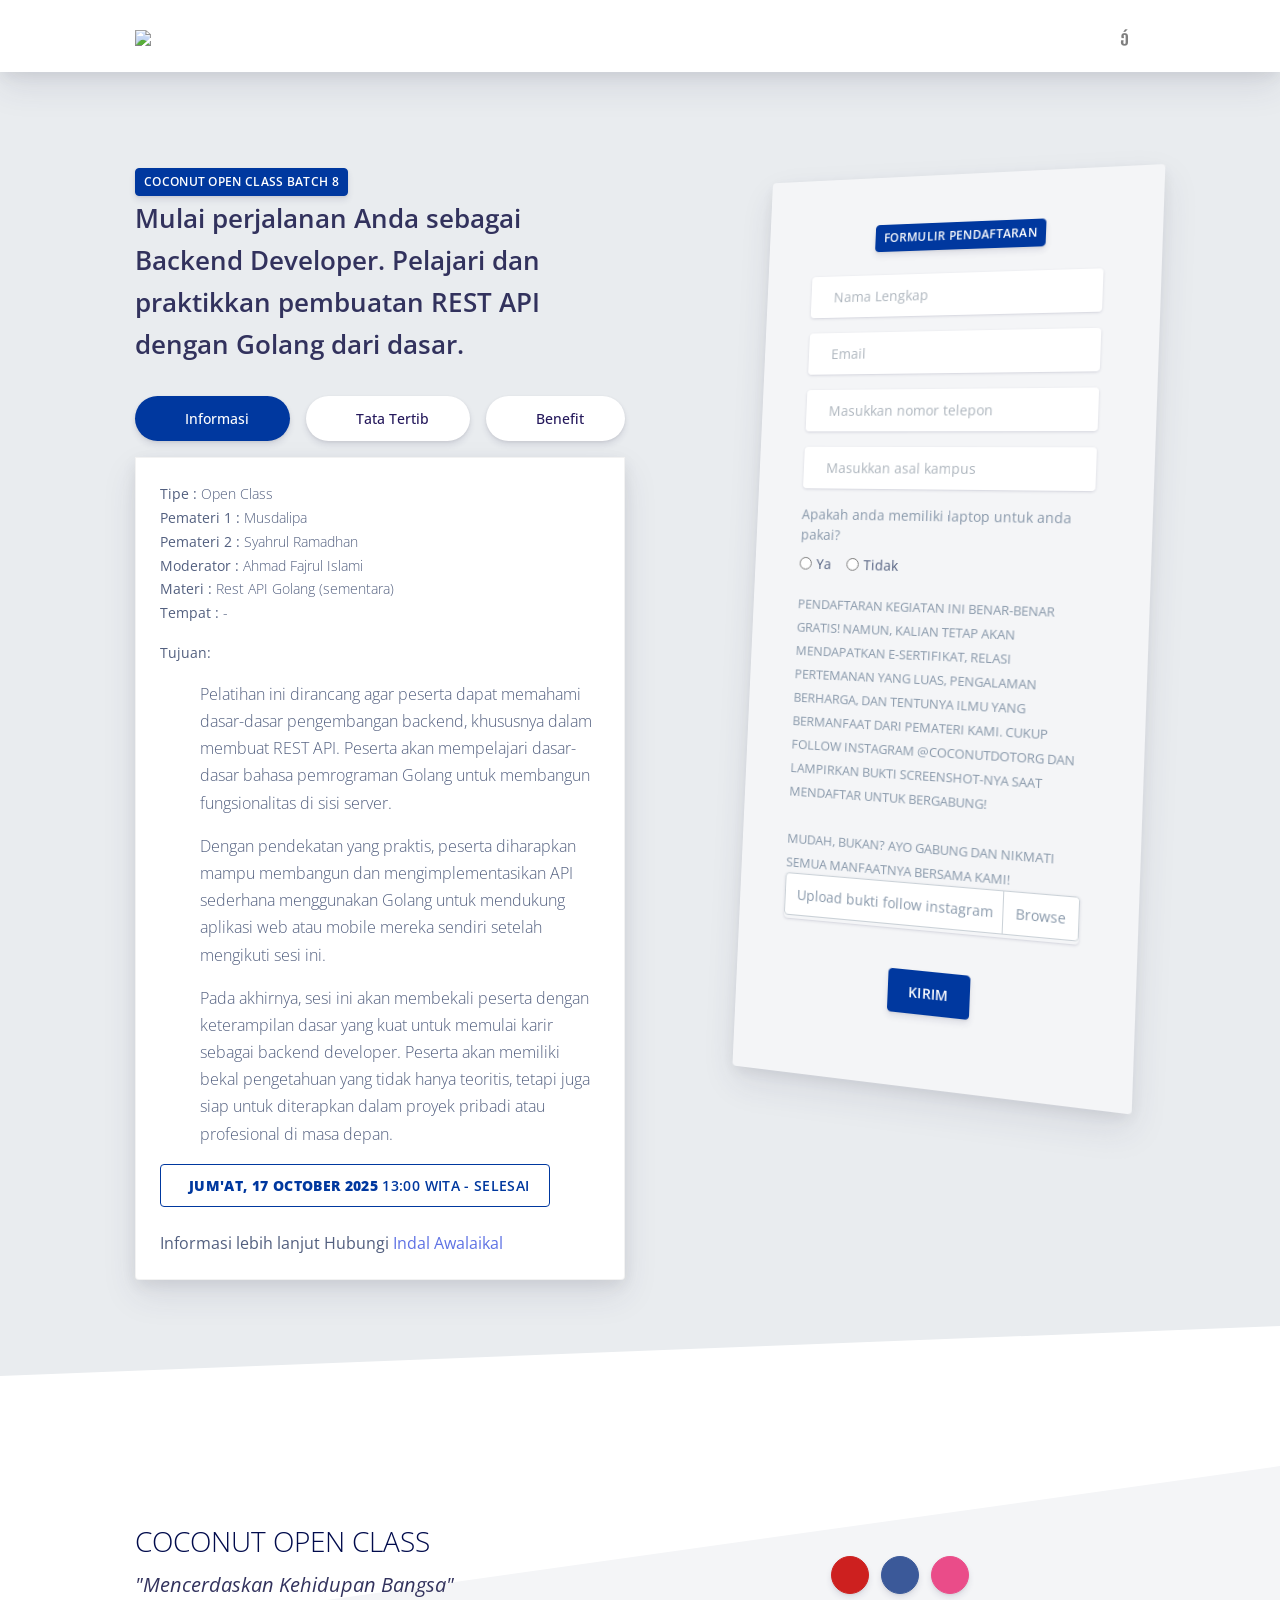
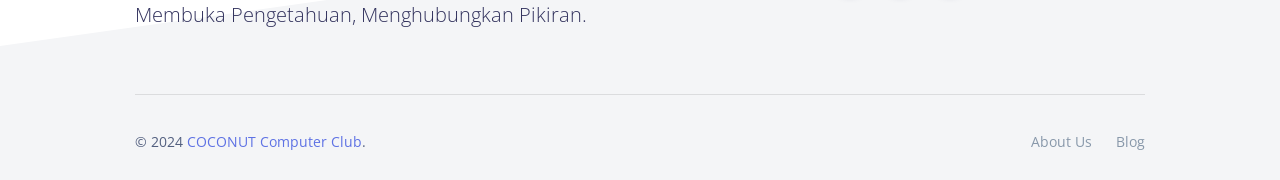
==== formulir.html @ 734d373d "update coc8" ====
<!DOCTYPE html>
<html lang="en">

<head>
    <meta charset="UTF-8">
    <link rel="apple-touch-icon" sizes="76x76" href="./assets/img/apple-icon.png">
    <link rel="icon" type="image/png" href="./assets/img/favicon.png">
    <meta name="viewport" content="width=device-width, initial-scale=1.0">
    <title>COCONUT OPEN CLASS</title>
    <!-- Fonts and icons -->
    <link href="https://fonts.googleapis.com/css?family=Open+Sans:300,400,600,700" rel="stylesheet">
    <link href="https://use.fontawesome.com/releases/v5.0.6/css/all.css" rel="stylesheet">
    <!-- Nucleo Icons -->
    <link href="./assets/css/nucleo-icons.css" rel="stylesheet" />
    <link href="./assets/css/nucleo-svg.css" rel="stylesheet" />
    <!-- Font Awesome Icons -->
    <link href="./assets/css/font-awesome.css" rel="stylesheet" />
    <link href="./assets/css/nucleo-svg.css" rel="stylesheet" />
    <!-- CSS Files -->
    <link href="./assets/css/argon-design-system.css?v=1.2.2" rel="stylesheet" />
    <!-- Internal CSS for Animations -->
    <style>
        @keyframes heroFadeSlide {
            from {
                opacity: 0;
                transform: translateY(15px);
            }
            to {
                opacity: 1;
                transform: translateY(0);
            }
        }
        .animate-hero-title {
            animation: heroFadeSlide 1s ease-out;
        }
        .animate-hero-button {
            animation: heroFadeSlide 1s ease-out 0.2s backwards;
        }
        .animate-hero-tabs {
            animation: heroFadeSlide 1s ease-out 0.4s backwards;
        }
        .animate-hero-content {
            animation: heroFadeSlide 1s ease-out 0.6s backwards;
        }
        @keyframes cardFadeIn {
            from {
                opacity: 0;
                transform: scale(0.95);
            }
            to {
                opacity: 1;
                transform: scale(1);
            }
        }
        .animate-form-card {
            animation: cardFadeIn 0.6s ease-out 0.8s backwards;
        }
    </style>
</head>

<body class="index-page">
    <!-- Navbar -->
    <nav id="navbar-main" class="navbar navbar-main navbar-expand-lg bg-white navbar-light position-sticky top-0 shadow py-2">
        <div class="container">
            <a class="navbar-brand mr-lg-5" href="./index.html">
                <img src="./assets/img/logococonut.png">
            </a>
            <button class="navbar-toggler" type="button" data-toggle="collapse" data-target="#navbar_global"
                aria-controls="navbar_global" aria-expanded="false" aria-label="Toggle navigation">
                <span class="navbar-toggler-icon"></span>
            </button>
            <div class="navbar-collapse collapse" id="navbar_global">
                <div class="navbar-collapse-header">
                    <div class="row">
                        <div class="col-6 collapse-brand">
                            <a href="./index.html">
                                <img src="./assets/img/logococonut.png">
                            </a>
                        </div>
                    </div>
                </div>
                <ul class="navbar-nav align-items-lg-center ml-lg-auto">
                    <li class="nav-item">
                        <a class="nav-link nav-link-icon" href="https://www.facebook.com/coconutcomputer"
                            data-toggle="tooltip" title="Like us on Facebook">
                            <i class="fa fa-facebook-square"></i>
                            <span class="nav-link-inner--text d-lg-none">Facebook</span>
                        </a>
                    </li>
                    <li class="nav-item">
                        <a class="nav-link nav-link-icon" href="https://www.instagram.com/coconutdotorg"
                            data-toggle="tooltip" title="Follow us on Instagram">
                            <i class="fa fa-instagram"></i>
                            <span class="nav-link-inner--text d-lg-none">Instagram</span>
                        </a>
                    </li>
                    <li class="nav-item">
                        <a class="nav-link nav-link-icon" href="https://youtube.com/@coconutcomputerclub3982"
                            data-toggle="tooltip" title="Follow us on youtube">
                            <i class="fa fa-youtube-square"></i>
                            <span class="nav-link-inner--text d-lg-none">youtube</span>
                        </a>
                    </li>
                </ul>
            </div>
        </div>
    </nav>
    <!-- End Navbar -->
    <section class="section section-lg section-shaped">
        <div class="shape shape-style-1 shape-default"></div>
        <div class="container py-md">
            <div class="row row-grid justify-content-between align-items-center">
                <div class="col-lg-6">
                    <!-- Tabs with icons -->
                    <div class="mb-3">
                        <button type="button" class="btn btn-sm btn-success btn-tooltip animate-hero-button" data-toggle="tooltip"
                            data-placement="top" title="" data-container="body" data-animation="true"
                            data-original-title="Pendaftaran Berakhir pada Sabtu, 3 February 2024">COCONUT OPEN CLASS
                            BATCH 8</button>
                        <h3 class=" text-white"><span class="text-white display-4">Mulai perjalanan Anda sebagai Backend Developer. Pelajari dan praktikkan pembuatan REST API dengan Golang dari dasar.</span></h3>
                    </div>
                    <div class="nav-wrapper animate-hero-tabs">
                        <ul class="nav nav-pills nav-fill flex-column flex-md-row" id="tabs-icons-text" role="tablist">
                            <li class="nav-item">
                                <a class="nav-link mb-sm-3 mb-md-0 active" id="tabs-icons-text-1-tab" data-toggle="tab"
                                    href="#tabs-icons-text-1" role="tab" aria-controls="tabs-icons-text-1"
                                    aria-selected="true"><i class="ni ni-align-left-2 mr-2"></i> Informasi</a>
                            </li>
                            <li class="nav-item">
                                <a class="nav-link mb-sm-3 mb-md-0" id="tabs-icons-text-2-tab" data-toggle="tab"
                                    href="#tabs-icons-text-2" role="tab" aria-controls="tabs-icons-text-2"
                                    aria-selected="false"><i class="ni ni-align-left-2 mr-2"></i>Tata Tertib</a>
                            </li>
                            <li class="nav-item">
                                <a class="nav-link mb-sm-3 mb-md-0" id="tabs-icons-text-3-tab" data-toggle="tab"
                                    href="#tabs-icons-text-3" role="tab" aria-controls="tabs-icons-text-3"
                                    aria-selected="false"><i class="ni ni-bag-17 mr-2"></i>Benefit</a>
                            </li>
                        </ul>
                    </div>
                    <div class="card shadow animate-hero-content">
                        <div class="card-body">
                            <div class="tab-content" id="myTabContent">
                                <div class="tab-pane fade show active" id="tabs-icons-text-1" role="tabpanel"
                                    aria-labelledby="tabs-icons-text-1-tab">
                                    <p class="description"><b>Tipe :</b> Open Class<br>
                                        <b>Pemateri 1 :</b> Musdalipa<br>
                                        <b>Pemateri 2 :</b> Syahrul Ramadhan<br>
                                        <b>Moderator :</b> Ahmad Fajrul Islami<br>
                                        <b>Materi :</b>  Rest API Golang (sementara)<br>
                                        <b>Tempat :</b>  - <br>
                                    </p>
                                    <p class="description"><b>Tujuan:</b>
                                        <ol>
                                          <p>
                                            Pelatihan ini dirancang agar peserta dapat memahami dasar-dasar pengembangan backend, khususnya dalam membuat REST API. Peserta akan mempelajari dasar-dasar bahasa pemrograman Golang untuk membangun fungsionalitas di sisi server.

                                          </p>
                                          <p>
                                           Dengan pendekatan yang praktis, peserta diharapkan mampu membangun dan mengimplementasikan API sederhana menggunakan Golang untuk mendukung aplikasi web atau mobile mereka sendiri setelah mengikuti sesi ini.

                                          </p>
                                          <p>
                                            Pada akhirnya, sesi ini akan membekali peserta dengan keterampilan dasar yang kuat untuk memulai karir sebagai backend developer. Peserta akan memiliki bekal pengetahuan yang tidak hanya teoritis, tetapi juga siap untuk diterapkan dalam proyek pribadi atau profesional di masa depan.

                                          </p>
                                        </ol>
                                    </p>
                                    <button type="button" class="btn btn-outline-default"><i
                                            class="ni ni-calendar-grid-58 mr-2"></i> <b>Jum'at,
                                            17 October 2025</b> 13:00 WITA - Selesai</button>
                                    <br><br>
                                    <span>Informasi lebih lanjut Hubungi <a
                                            href="https://api.whatsapp.com/send/?phone=6285757106358&text=assalamualaikum&type=phone_number&app_absent=0">Indal Awalaikal</a></span>
                                </div>
                                <div class="tab-pane fade" id="tabs-icons-text-2" role="tabpanel"
                                    aria-labelledby="tabs-icons-text-2-tab">
                                    <h3 class="bold">TATA TERTIB KEGIATAN</h3>
                                    <p class="description">
                                        <b>1. </b>Hadir 5 menit sebelum kegiatan di mulai <br>
                                        <b>2. </b>Mengisi daftar hadir yang telah disediakan panitia <br>
                                        <b>3. </b>Mengikuti acara pembukaan<br>
                                        <b>4. </b>Menggunakan pakaian yang sopan dan rapih <br>
                                        <b>5. </b>Peserta dilarang membawa senjata tajam dan obat-obatan terlarang<br>
                                        <b>6. </b>Peserta dilarang menggunakan HP selama materi berlangsung<br>
                                        <b>7. </b>Menjaga ketenangan dan sopan santun <br>
                                        <b>8. </b>Peserta wajib memperhatikan materi yang diberikan<br>
                                        <b>9. </b>Menjaga kebersihan dan Membuang sampah pada tempatnya<br>
                                        
                                    </p>
                                </div>
                                <div class="tab-pane fade" id="tabs-icons-text-3" role="tabpanel"
                                    aria-labelledby="tabs-icons-text-3-tab">
                                    <p class="description">
                                        <b>Pendaftaran Gratis</b><br>
                                        1. Modul pembelajaran<br>
                                        2. E-Sertifikat<br>
                                        3. Relasi<br>
                                        4. Ilmu Bermanfaat
                                    </p>
                                </div>
                            </div>
                        </div>
                    </div>
                </div>
                <div class="col-lg-5 mb-lg-auto">
                    <div class="transform-perspective-right">
                        <div class="card bg-secondary shadow border-0 animate-form-card">
                            <div class="card-body px-lg-5 py-lg-5">
                                <div class="text-center text-muted mb-4">
                                    <small>
                                        <button type="button" class="btn btn-sm btn-primary btn-tooltip"
                                            data-toggle="tooltip" data-placement="top" title="" data-container="body"
                                            data-animation="true"
                                            data-original-title="Lengkapi Formulir di Bawah">Formulir
                                            Pendaftaran</button>
                                    </small>
                                </div>
                                <form role="form" method="post" enctype="multipart/form-data" id="register-form">
                                    <!-- Input Nama Lengkap -->
                                    <div class="form-group mb-3">
                                        <div class="input-group input-group-alternative">
                                            <div class="input-group-prepend">
                                                <span class="input-group-text"><i class="ni ni-single-02"></i></span>
                                            </div>
                                            <input type="text" placeholder="Nama Lengkap" id="nama-lengkap"
                                                name="nama_lengkap" class="form-control form-control-alternative">
                                        </div>
                                    </div>
                                    <!-- Input Email -->
                                    <div class="form-group mb-3">
                                        <div class="input-group input-group-alternative">
                                            <div class="input-group-prepend">
                                                <span class="input-group-text"><i class="ni ni-email-83"></i></span>
                                            </div>
                                            <input class="form-control" placeholder="Email" type="email" id="email"
                                                name="email">
                                        </div>
                                    </div>
                                    <!-- Input Telepon -->
                                    <div class="form-group mb-3">
                                        <div class="input-group input-group-alternative">
                                            <div class="input-group-prepend">
                                                <span class="input-group-text"><i
                                                        class="ni ni-mobile-button"></i></span>
                                            </div>
                                            <input type="text" class="form-control" id="no-telp" name="telepon"
                                                placeholder="Masukkan nomor telepon">
                                        </div>
                                    </div>
                                    <!-- Input Sekolah -->
                                    <div class="form-group mb-3">
                                        <div class="input-group input-group-alternative">
                                            <div class="input-group-prepend">
                                                <span class="input-group-text"><i
                                                        class="ni ni-building"></i></span>
                                            </div>
                                            <input type="text" class="form-control" id="asal-sklh" name="sekolah"
                                                placeholder="Masukkan asal kampus">
                                        </div>
                                    </div>
                                    <!-- Radio Button Apakah Memiliki Laptop -->
                                    <div class="form-group mb-3">
                                        <label class="text-muted font-weight">Apakah anda memiliki laptop untuk anda pakai?</label>
                                        <div class="form-check form-check-inline">
                                            <input class="form-check-input" type="radio" name="punya_laptop"
                                                id="laptopYa" value="ya" onchange="tampilkanFramework()">
                                            <label class="form-check-label" for="laptopYa">Ya</label>
                                        </div>
                                        <div class="form-check form-check-inline">
                                            <input class="form-check-input" type="radio" name="punya_laptop"
                                                id="laptopTidak" value="tidak" onchange="sembunyikanFramework()">
                                            <label class="form-check-label" for="laptopTidak">Tidak</label>
                                        </div>
                                    </div>
                                    <!-- Info Instagram -->
                                    <small class="text-uppercase text-muted font-weight">
                                        Pendaftaran kegiatan ini benar-benar gratis! Namun, kalian tetap akan mendapatkan E-sertifikat, relasi pertemanan yang luas, pengalaman berharga, dan tentunya ilmu yang bermanfaat dari pemateri kami.
                                        Cukup follow Instagram @coconutdotorg dan lampirkan bukti screenshot-nya saat mendaftar untuk bergabung!
                                        <br><br>
                                        Mudah, bukan? Ayo gabung dan nikmati semua manfaatnya bersama kami!
                                    </small>
                                    <!-- Upload Bukti Follow -->
                                    <div class="form-group mb-3">
                                        <div class="input-group input-group-alternative">
                                            <div class="custom-file">
                                                <input type="file" class="custom-file-input" id="buktifollow" name="file"
                                                    accept=".jpeg, .jpg, .png">
                                                <label class="custom-file-label" for="buktifollow">Upload bukti follow instagram</label>
                                            </div>
                                        </div>
                                    </div>
                                    <!-- Button Kirim -->
                                    <div class="text-center">
                                        <button type="submit" class="btn btn-primary my-4">Kirim</button>
                                    </div>
                                </form>
                            </div>
                        </div>
                    </div>
                </div>
            </div>
        </div>
        <!-- SVG separator -->
        <div class="separator separator-bottom separator-skew">
            <svg x="0" y="0" viewBox="0 0 2560 100" preserveAspectRatio="none" version="1.1"
                xmlns="http://www.w3.org/2000/svg">
                <polygon class="fill-white" points="2560 0 2560 100 0 100"></polygon>
            </svg>
        </div>
    </section>
    <footer class="footer has-cards">
        <div class="container">
            <div class="row row-grid align-items-center my-md">
                <div class="col-lg-6">
                    <h3 class="text-primary font-weight-light mb-2">COCONUT OPEN CLASS</h3>
                    <h5 class="mb-0 font-weight-light"><b><i>"Mencerdaskan Kehidupan Bangsa"</i></b><br>Membuka
                        Pengetahuan, Menghubungkan Pikiran.</h5>
                </div>
                <div class="col-lg-6 text-lg-center btn-wrapper">
                    <button rel="nofollow" class="btn btn-icon-only btn-youtube rounded-circle" data-toggle="tooltip"
                        data-original-title="Subscribe us">
                        <a href="https://youtube.com/@coconutcomputerclub3982">
                            <span class="btn-inner--icon"><i class="fa fa-youtube" style="color: white;"></i></span>
                        </a>
                    </button>
                    <button rel="nofollow" class="btn-icon-only rounded-circle btn btn-facebook" data-toggle="tooltip"
                        data-original-title="Like us">
                        <a href="https://www.facebook.com/coconutcomputer">
                            <span class="btn-inner--icon"><i class="fa fa-facebook" style="color: white;"></i></span>
                        </a>
                    </button>
                    <button rel="nofollow" class="btn btn-icon-only btn-dribbble rounded-circle" data-toggle="tooltip"
                        data-original-title="Follow us">
                        <a href="https://coconut.or.id">
                            <span class="btn-inner--icon"><i class="fa fa-chrome" style="color: white;"></i></span>
                        </a>
                    </button>
                </div>
            </div>
            <hr>
            <div class="row align-items-center justify-content-md-between">
                <div class="col-md-6">
                    <div class="copyright">
                        © 2024 <a href="https://coconut.or.id">COCONUT Computer Club</a>.
                    </div>
                </div>
                <div class="col-md-6">
                    <ul class="nav nav-footer justify-content-end">
                        <li class="nav-item">
                            <a href="https://coconut.or.id" class="nav-link">About Us</a>
                        </li>
                        <li class="nav-item">
                            <a href="https://coconut.or.id/blog" class="nav-link">Blog</a>
                        </li>
                    </ul>
                </div>
            </div>
        </div>
    </footer>
    <!-- Core JS Files -->
    <script src="./assets/js/core/jquery.min.js" type="text/javascript"></script>
    <script src="./assets/js/core/popper.min.js" type="text/javascript"></script>
    <script src="./assets/js/core/bootstrap.min.js" type="text/javascript"></script>
    <script src="./assets/js/plugins/perfect-scrollbar.jquery.min.js"></script>
    <script src="./assets/js/plugins/bootstrap-switch.js"></script>
    <script src="./assets/js/plugins/nouislider.min.js" type="text/javascript"></script>
    <script src="./assets/js/plugins/moment.min.js"></script>
    <script src="./assets/js/plugins/datetimepicker.js" type="text/javascript"></script>
    <script src="./assets/js/plugins/bootstrap-datepicker.min.js"></script>
    <script src="./assets/js/argon-design-system.min.js?v=1.2.2" type="text/javascript"></script>
    <script src="./assets/js/formulir.js"></script>
    <script src="./assets/js/script.js"></script>
</body>
</html>
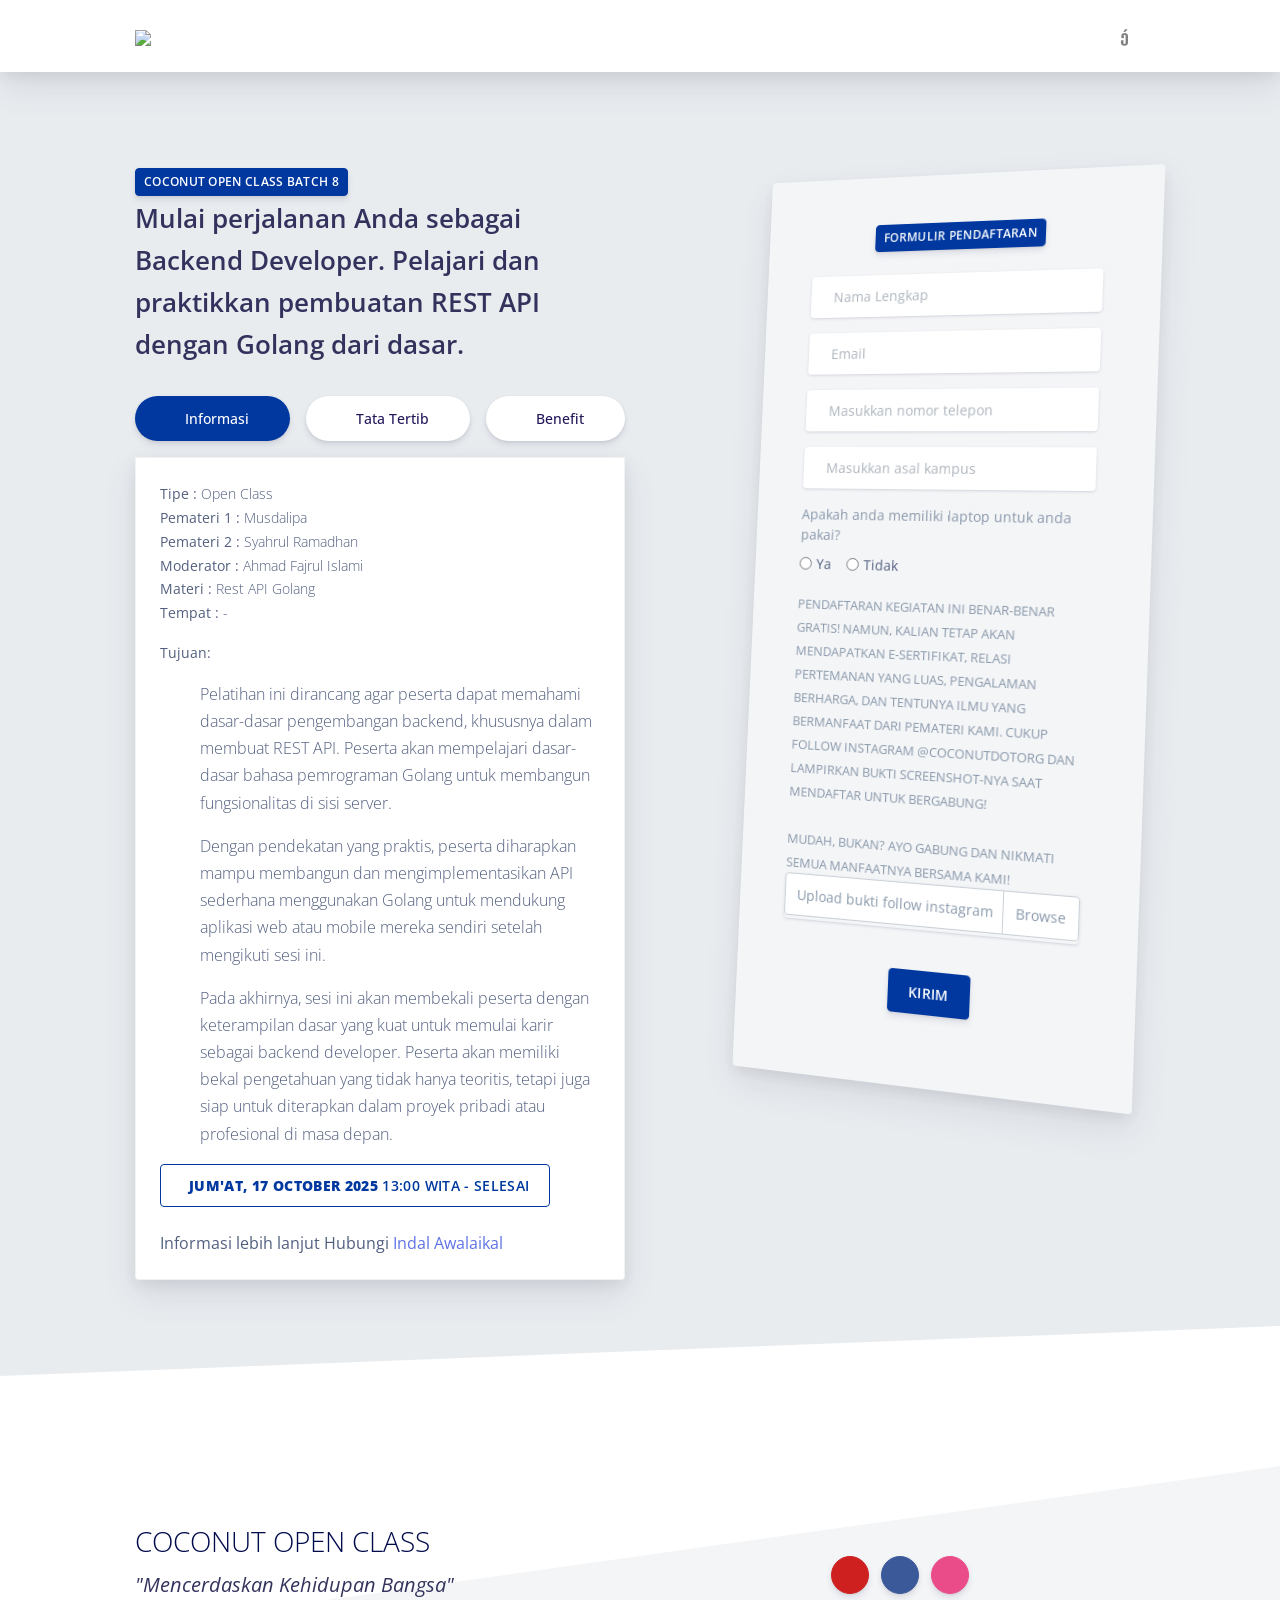
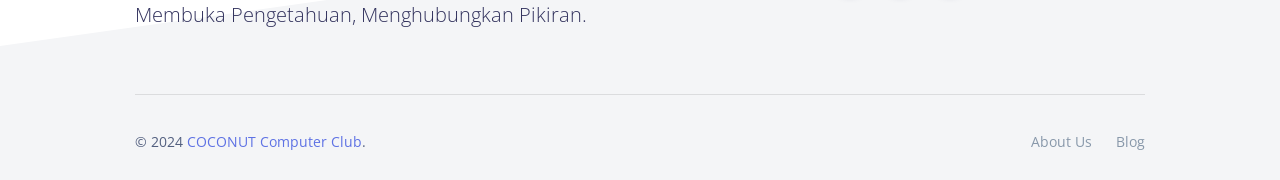
==== commit 4c19a273: "update" ====
--- a/formulir.html
+++ b/formulir.html
@@ -147,7 +147,7 @@
                                         <b>Pemateri 1 :</b> Musdalipa<br>
                                         <b>Pemateri 2 :</b> Syahrul Ramadhan<br>
                                         <b>Moderator :</b> Ahmad Fajrul Islami<br>
-                                        <b>Materi :</b>  Rest API Golang (sementara)<br>
+                                        <b>Materi :</b>  Rest API Golang <br>
                                         <b>Tempat :</b>  - <br>
                                     </p>
                                     <p class="description"><b>Tujuan:</b>
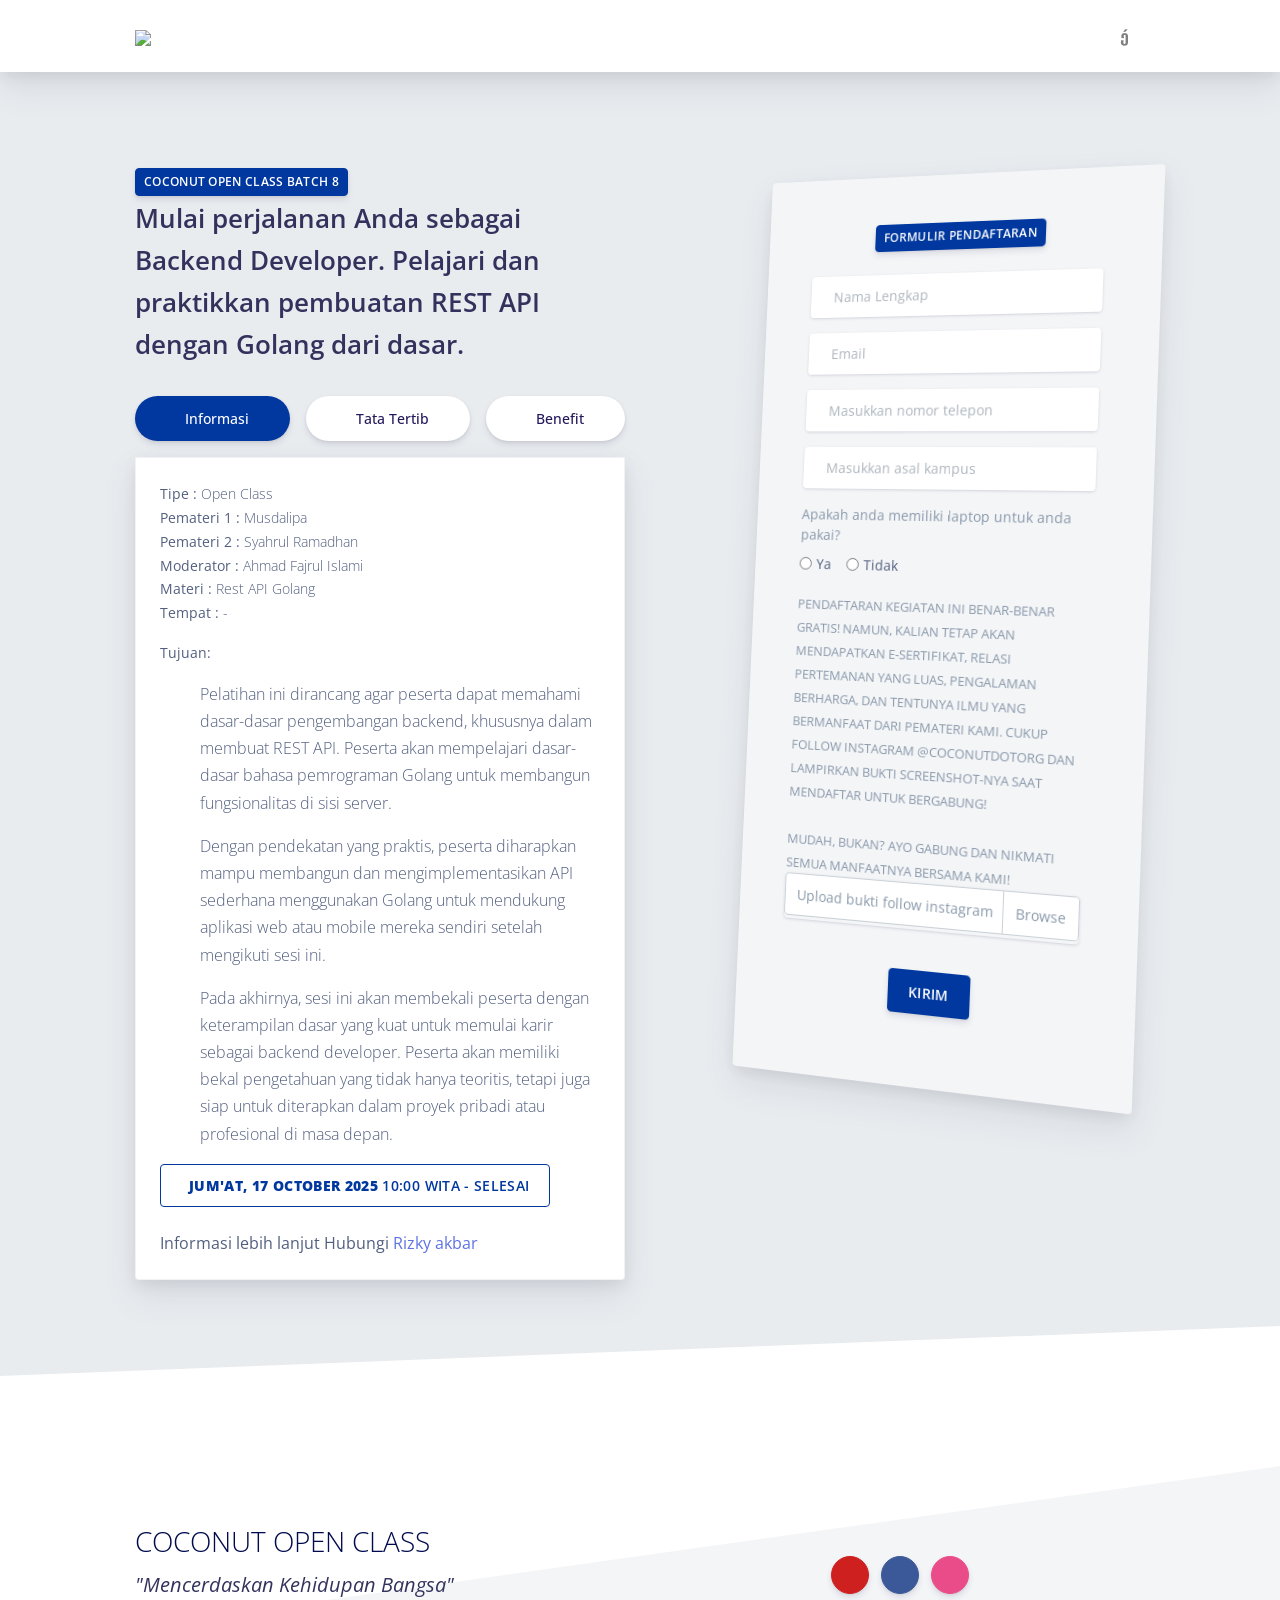
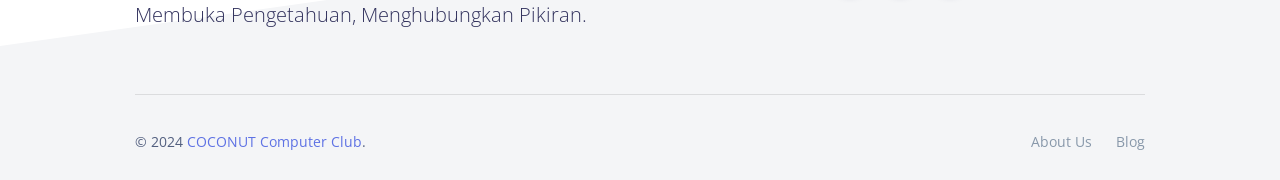
==== commit 913c7d5b: "update" ====
--- a/formulir.html
+++ b/formulir.html
@@ -168,10 +168,10 @@
                                     </p>
                                     <button type="button" class="btn btn-outline-default"><i
                                             class="ni ni-calendar-grid-58 mr-2"></i> <b>Jum'at,
-                                            17 October 2025</b> 13:00 WITA - Selesai</button>
+                                            17 October 2025</b> 10:00 WITA - Selesai</button>
                                     <br><br>
                                     <span>Informasi lebih lanjut Hubungi <a
-                                            href="https://api.whatsapp.com/send/?phone=6285757106358&text=assalamualaikum&type=phone_number&app_absent=0">Indal Awalaikal</a></span>
+                                            href="https://api.whatsapp.com/send/?phone=6282232888136&text=assalamualaikum&type=phone_number&app_absent=0">Rizky akbar</a></span>
                                 </div>
                                 <div class="tab-pane fade" id="tabs-icons-text-2" role="tabpanel"
                                     aria-labelledby="tabs-icons-text-2-tab">
